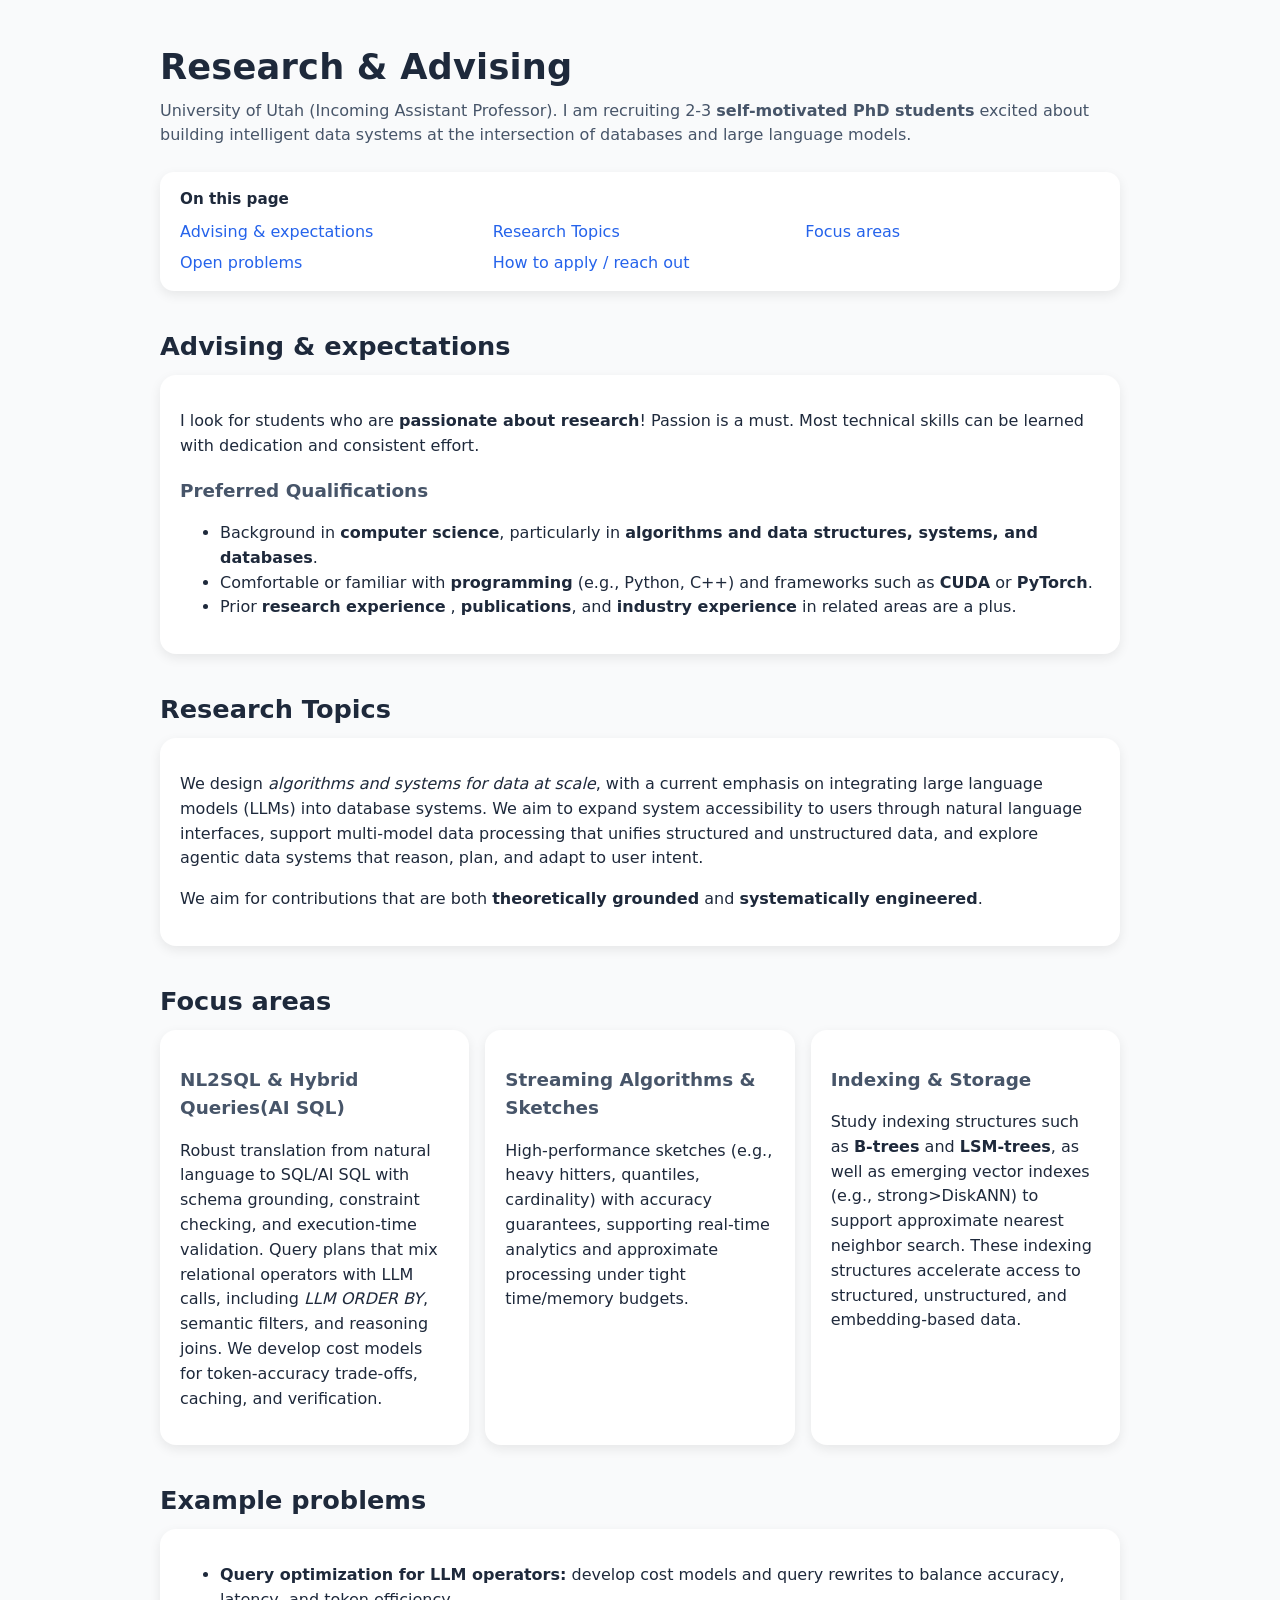
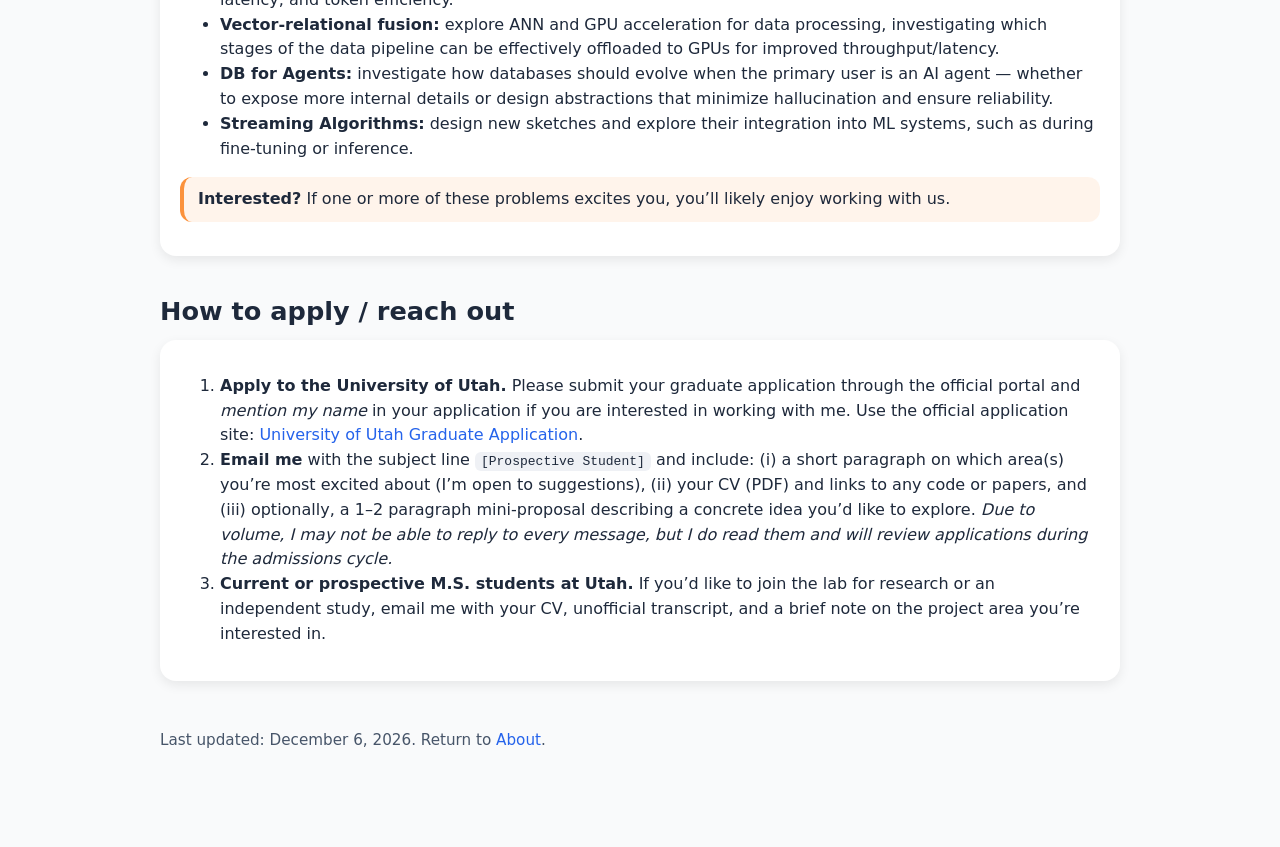
==== research.html @ 1122cea3 "update" ====
<!DOCTYPE html>
<html lang="en">
<head>
  <meta charset="utf-8" />
  <meta name="viewport" content="width=device-width, initial-scale=1" />
  <title>Research & Advising — Fuheng Zhao</title>
  <meta name="description" content="Research interests, open problems, and advising information for prospective students in data systems and LLMs." />
  <style>
    :root {
      --bg: #f9fafb;
      --card: #ffffff;
      --muted: #475569;
      --text: #1e293b;
      --accent: #2563eb; /* blue */
      --accent-2: #fb923c; /* orange */
    }
    html, body { margin: 0; padding: 0; font-family: system-ui, -apple-system, Segoe UI, Roboto, Helvetica, Arial, "Apple Color Emoji", "Segoe UI Emoji"; background: var(--bg); color: var(--text); line-height: 1.55; }
    a { color: var(--accent); text-decoration: none; }
    a:hover { text-decoration: underline; }
    .wrap { max-width: 960px; margin: 0 auto; padding: 40px 20px 80px; }
    header h1 { font-size: 2.2rem; margin: 0 0 0.25rem; letter-spacing: 0.2px; }
    header p { margin: 0.25rem 0 1.5rem; color: var(--muted); }
    nav.toc { background: var(--card); border-radius: 14px; padding: 16px 20px; margin: 16px 0 28px; box-shadow: 0 4px 12px rgba(0,0,0,0.08); }
    nav.toc strong { display: block; margin-bottom: 8px; font-size: 0.95rem; color: var(--text); }
    nav.toc ul { display: grid; grid-template-columns: repeat(auto-fit, minmax(220px, 1fr)); gap: 6px 18px; list-style: none; padding: 0; margin: 0; }
    section { margin: 36px 0; }
    h2 { font-size: 1.6rem; margin: 0 0 8px; }
    h3 { font-size: 1.15rem; margin: 18px 0 8px; color: var(--muted); }
    .card { background: var(--card); border-radius: 16px; padding: 18px 20px; box-shadow: 0 4px 12px rgba(0,0,0,0.08); }
    .grid { display: grid; gap: 16px; grid-template-columns: repeat(auto-fit, minmax(260px, 1fr)); }
    .pill { display: inline-block; padding: 4px 10px; border: 1px solid rgba(0,0,0,0.1); border-radius: 999px; font-size: 0.8rem; color: var(--muted); margin: 4px 6px 0 0; }
    .callout { border-left: 4px solid var(--accent-2); padding: 10px 14px; background: rgba(251,146,60,0.1); border-radius: 12px; }
    footer { margin-top: 48px; color: var(--muted); font-size: 0.95rem; }
    code { background: rgba(148,163,184,0.15); padding: 2px 6px; border-radius: 6px; }
  </style>
</head>
<body>
  <div class="wrap">
    <header>
      <h1>Research & Advising</h1>
      <p>University of Utah (Incoming Assistant Professor). I am recruiting 2-3 <strong>self-motivated PhD students</strong> excited about building intelligent data systems at the intersection of databases and large language models.</p>
    </header>

    <nav class="toc card">
      <strong>On this page</strong>
      <ul>
        <li><a href="#advising">Advising & expectations</a></li>
        <li><a href="#topics">Research Topics</a></li>
        <li><a href="#areas">Focus areas</a></li>
        <li><a href="#problems">Open problems</a></li>
        <li><a href="#apply">How to apply / reach out</a></li>
      </ul>
    </nav>

    <section id="advising">
        <h2>Advising & expectations</h2>
        <div class="card">
          <p>
              I look for students who are <strong>passionate about research</strong>!
              Passion is a must. Most technical skills can be learned with dedication and consistent effort.
          </p>
          <h3>Preferred Qualifications</h3>
          <ul>
          <li>Background in <strong>computer science</strong>, particularly in <strong>algorithms and data structures, systems, and databases</strong>.</li>
          <li>Comfortable or familiar with <strong>programming</strong> (e.g., Python, C++) and frameworks such as <strong>CUDA</strong> or <strong>PyTorch</strong>.</li>
          <li>Prior <strong>research experience</strong> , <strong>publications</strong>, and <strong>industry experience</strong> in related areas are a plus.</li>
          </ul>
        </div>
      </section>

    <section id="topics">
      <h2>Research Topics</h2>
      <div class="card">
        <p>
            We design <em>algorithms and systems for data at scale</em>, with a current emphasis on integrating large language models (LLMs) into database systems. 
            We aim to expand system accessibility to users through natural language interfaces, 
            support multi-model data processing that unifies structured and unstructured data, 
            and explore agentic data systems that reason, plan, and adapt to user intent. 
        </p>
        <p>
          We aim for contributions that are both <strong>theoretically grounded</strong> and <strong>systematically engineered</strong>.
        </p>
        <!-- <div>
          <span class="pill">Database systems</span>
          <span class="pill">LLM-powered query processing</span>
          <span class="pill">Streaming & Sketches</span>
          <span class="pill">Storage Index</span>
        </div> -->
      </div>
    </section>

    <section id="areas">
      <h2>Focus areas</h2>
      <div class="grid">
        <div class="card">
          <h3>NL2SQL & Hybrid Queries(AI SQL)</h3>
          <p>
            Robust translation from natural language to SQL/AI SQL with schema grounding, constraint checking, and execution-time
            validation.
            Query plans that mix relational operators with LLM calls, including <em>LLM ORDER BY</em>, semantic filters,
            and reasoning joins. We develop cost models for token-accuracy trade-offs, caching, and verification.
          </p>
        </div>
        <div class="card">
          <h3>Streaming Algorithms & Sketches</h3>
          <p>
            High-performance sketches (e.g., heavy hitters, quantiles, cardinality) with accuracy guarantees,
            supporting real-time analytics and approximate processing under tight time/memory budgets.
          </p>
        </div>
        <div class="card">
            <h3>Indexing & Storage</h3>
            <p>
              Study indexing structures such as <strong>B-trees</strong> and <strong>LSM-trees</strong>, 
              as well as emerging vector indexes (e.g., strong>DiskANN</strong>) to support approximate nearest neighbor search. 
              These indexing structures accelerate access to structured, unstructured, and embedding-based data.            </p>
        </div>
      </div>
    </section>

    <section id="problems">
      <h2>Example problems</h2>
      <div class="card">
        <ul>
          <li><strong>Query optimization for LLM operators:</strong> develop cost models and query rewrites to balance accuracy, latency, and token efficiency.</li>
          <li><strong>Vector-relational fusion:</strong> explore ANN and GPU acceleration for data processing, investigating which stages of the data pipeline can be effectively offloaded to GPUs for improved throughput/latency.</li>
          <li><strong>DB for Agents:</strong> investigate how databases should evolve when the primary user is an AI agent — whether to expose more internal details or design abstractions that minimize hallucination and ensure reliability.</li>
          <li><strong>Streaming Algorithms:</strong> design new sketches and explore their integration into ML systems, such as during fine-tuning or inference.</li>

        </ul>
        <p class="callout"><strong>Interested?</strong> If one or more of these problems excites you, you’ll likely enjoy working with us.</p>
      </div>
    </section>


    <section id="apply">
        <h2>How to apply / reach out</h2>
        <div class="card">
        <ol>
        <li><strong>Apply to the University of Utah.</strong> Please submit your graduate application through the official portal and <em>mention my name</em> in your application if you are interested in working with me. Use the official application site: <a href="https://www.cs.utah.edu/graduate/prospective-students/admissions/graduate-application/" target="_blank" rel="noopener">University of Utah Graduate Application</a>.</li>
        <li><strong>Email me</strong> with the subject line <code>[Prospective Student]</code> and include: (i) a short paragraph on which area(s) you’re most excited about (I’m open to suggestions), (ii) your CV (PDF) and links to any code or papers, and (iii) optionally, a 1–2 paragraph mini‑proposal describing a concrete idea you’d like to explore. <em>Due to volume, I may not be able to reply to every message, but I do read them and will review applications during the admissions cycle.</em></li>
        <li><strong>Current or prospective M.S. students at Utah.</strong> If you’d like to join the lab for research or an independent study, email me with your CV, unofficial transcript, and a brief note on the project area you’re interested in.</li>
        </ol>
        </div>
        </section>

    <footer>
      <p>Last updated: <span id="last-updated"></span>. 
        Return to <a href="/index.html#one">About</a>.</p>
    </footer>
  </div>

  <script>
    (function() {
      var d = new Date(document.lastModified);
      var opts = { year: 'numeric', month: 'long', day: 'numeric' };
      document.getElementById('last-updated').textContent = d.toLocaleDateString(undefined, opts);
    })();
  </script>
</body>
</html>
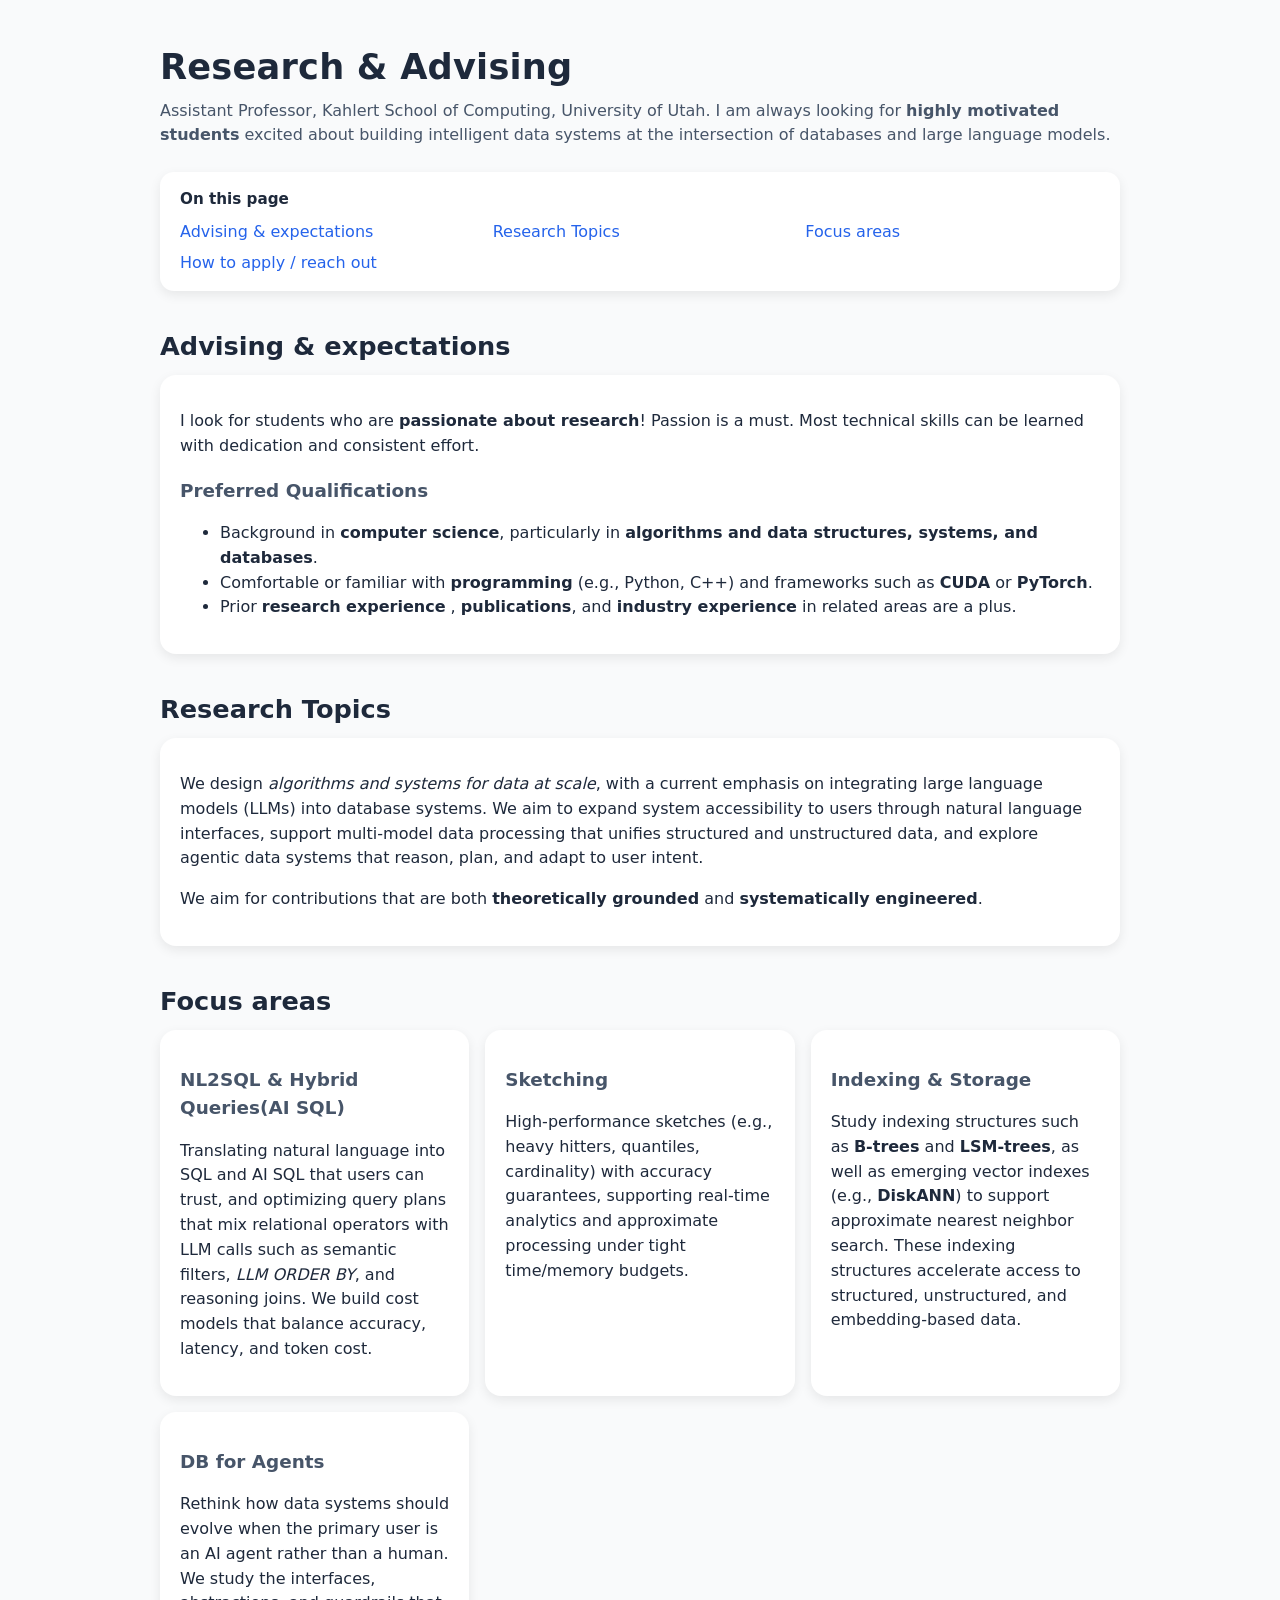
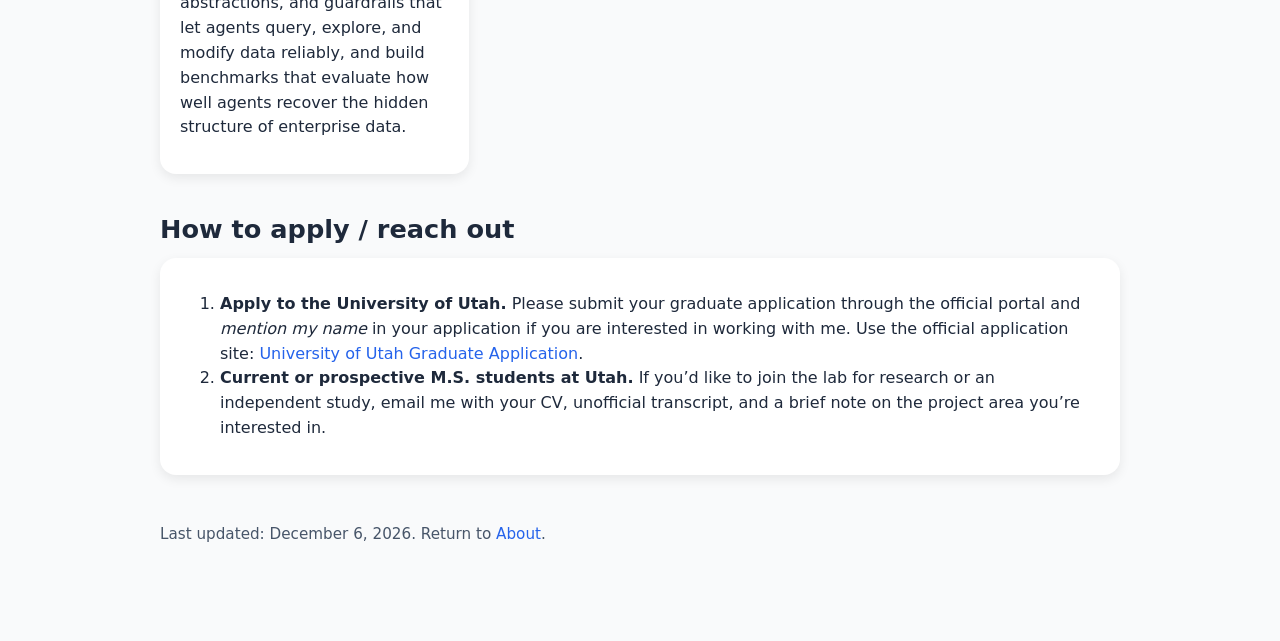
==== commit e31607fb: "Update site for Utah faculty position; add news, projects, and .gitignore - About: Assistant Profess" ====
--- a/research.html
+++ b/research.html
@@ -38,7 +38,7 @@
   <div class="wrap">
     <header>
       <h1>Research & Advising</h1>
-      <p>University of Utah (Incoming Assistant Professor). I am recruiting 2-3 <strong>self-motivated PhD students</strong> excited about building intelligent data systems at the intersection of databases and large language models.</p>
+      <p>Assistant Professor, Kahlert School of Computing, University of Utah. I am always looking for <strong>highly motivated students</strong> excited about building intelligent data systems at the intersection of databases and large language models.</p>
     </header>
 
     <nav class="toc card">
@@ -47,7 +47,6 @@
         <li><a href="#advising">Advising & expectations</a></li>
         <li><a href="#topics">Research Topics</a></li>
         <li><a href="#areas">Focus areas</a></li>
-        <li><a href="#problems">Open problems</a></li>
         <li><a href="#apply">How to apply / reach out</a></li>
       </ul>
     </nav>
@@ -95,14 +94,13 @@
         <div class="card">
           <h3>NL2SQL & Hybrid Queries(AI SQL)</h3>
           <p>
-            Robust translation from natural language to SQL/AI SQL with schema grounding, constraint checking, and execution-time
-            validation.
-            Query plans that mix relational operators with LLM calls, including <em>LLM ORDER BY</em>, semantic filters,
-            and reasoning joins. We develop cost models for token-accuracy trade-offs, caching, and verification.
+            Translating natural language into SQL and AI SQL that users can trust, and optimizing query plans that
+            mix relational operators with LLM calls such as semantic filters, <em>LLM ORDER BY</em>, and reasoning joins.
+            We build cost models that balance accuracy, latency, and token cost.
           </p>
         </div>
         <div class="card">
-          <h3>Streaming Algorithms & Sketches</h3>
+          <h3>Sketching</h3>
           <p>
             High-performance sketches (e.g., heavy hitters, quantiles, cardinality) with accuracy guarantees,
             supporting real-time analytics and approximate processing under tight time/memory budgets.
@@ -112,25 +110,20 @@
             <h3>Indexing & Storage</h3>
             <p>
               Study indexing structures such as <strong>B-trees</strong> and <strong>LSM-trees</strong>, 
-              as well as emerging vector indexes (e.g., strong>DiskANN</strong>) to support approximate nearest neighbor search. 
+              as well as emerging vector indexes (e.g., <strong>DiskANN</strong>) to support approximate nearest neighbor search. 
               These indexing structures accelerate access to structured, unstructured, and embedding-based data.            </p>
+        </div>
+        <div class="card">
+          <h3>DB for Agents</h3>
+          <p>
+            Rethink how data systems should evolve when the primary user is an AI agent rather than a human.
+            We study the interfaces, abstractions, and guardrails that let agents query, explore, and modify data
+            reliably, and build benchmarks that evaluate how well agents recover the hidden structure of enterprise data.
+          </p>
         </div>
       </div>
     </section>
 
-    <section id="problems">
-      <h2>Example problems</h2>
-      <div class="card">
-        <ul>
-          <li><strong>Query optimization for LLM operators:</strong> develop cost models and query rewrites to balance accuracy, latency, and token efficiency.</li>
-          <li><strong>Vector-relational fusion:</strong> explore ANN and GPU acceleration for data processing, investigating which stages of the data pipeline can be effectively offloaded to GPUs for improved throughput/latency.</li>
-          <li><strong>DB for Agents:</strong> investigate how databases should evolve when the primary user is an AI agent — whether to expose more internal details or design abstractions that minimize hallucination and ensure reliability.</li>
-          <li><strong>Streaming Algorithms:</strong> design new sketches and explore their integration into ML systems, such as during fine-tuning or inference.</li>
-
-        </ul>
-        <p class="callout"><strong>Interested?</strong> If one or more of these problems excites you, you’ll likely enjoy working with us.</p>
-      </div>
-    </section>
 
 
     <section id="apply">
@@ -138,7 +131,6 @@
         <div class="card">
         <ol>
         <li><strong>Apply to the University of Utah.</strong> Please submit your graduate application through the official portal and <em>mention my name</em> in your application if you are interested in working with me. Use the official application site: <a href="https://www.cs.utah.edu/graduate/prospective-students/admissions/graduate-application/" target="_blank" rel="noopener">University of Utah Graduate Application</a>.</li>
-        <li><strong>Email me</strong> with the subject line <code>[Prospective Student]</code> and include: (i) a short paragraph on which area(s) you’re most excited about (I’m open to suggestions), (ii) your CV (PDF) and links to any code or papers, and (iii) optionally, a 1–2 paragraph mini‑proposal describing a concrete idea you’d like to explore. <em>Due to volume, I may not be able to reply to every message, but I do read them and will review applications during the admissions cycle.</em></li>
         <li><strong>Current or prospective M.S. students at Utah.</strong> If you’d like to join the lab for research or an independent study, email me with your CV, unofficial transcript, and a brief note on the project area you’re interested in.</li>
         </ol>
         </div>
